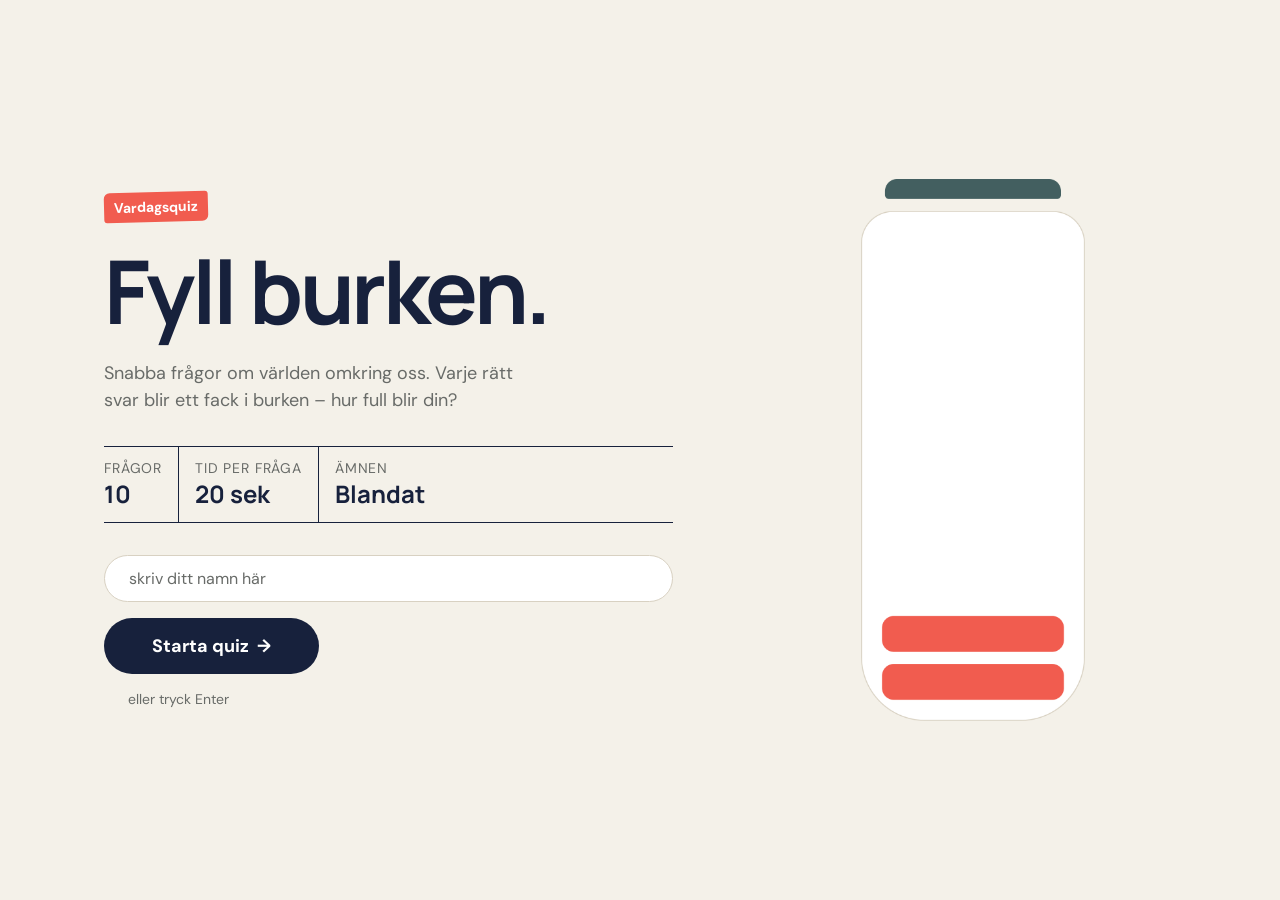
==== public/index.html @ 1e2efe12 "B1: move index.html to public and keep only the start view" ====
<!doctype html>
<html lang="sv">
  <head>
    <meta charset="UTF-8" />
    <meta name="viewport" content="width=device-width, initial-scale=1.0" />
    <title>Fyll burken</title>
    <link rel="stylesheet" href="css/base.css" />
    <link rel="stylesheet" href="css/layout.css" />
    <link rel="stylesheet" href="css/components.css" />
    <link rel="stylesheet" href="css/homepage-test.css" />
    <script type="module" src="js/main.js"></script>
  </head>
  <body data-page="start">
    <a class="skip-link" href="#main">Hoppa till innehållet</a>

    <main id="main">
      <section
        id="start-view"
        class="start"
        aria-labelledby="start-heading"
      >
        <div class="start__content">
          <p class="pill">Vardagsquiz</p>
          <h1 id="start-heading">Fyll burken.</h1>
          <p class="start__intro">
            Snabba frågor om världen omkring oss. Varje rätt svar blir ett fack
            i burken – hur full blir din?
          </p>

          <dl class="facts">
            <div class="facts__item">
              <dt>Frågor</dt>
              <dd>10</dd>
            </div>
            <div class="facts__item">
              <dt>Tid per fråga</dt>
              <dd>20 sek</dd>
            </div>
            <div class="facts__item">
              <dt>Ämnen</dt>
              <dd>Blandat</dd>
            </div>
          </dl>

          <form id="start-form" class="start__form">
            <label for="player-name" class="visually-hidden">Namn</label>
            <input
              type="text"
              id="player-name"
              name="playerName"
              placeholder="skriv ditt namn här"
              autocomplete="given-name"
              maxlength="30"
              required
            />
            <button type="submit" id="start-button" class="button">
              Starta quiz <span aria-hidden="true">→</span>
            </button>
            <p class="start__hint">eller tryck Enter</p>
          </form>

          <button
            type="button"
            id="resume-button"
            class="button button--secondary"
            hidden
          >
            Fortsätt påbörjat quiz
          </button>
        </div>

        <div class="jar">
          <img src="assets/img/score-jar-2.png" alt="" />
        </div>
      </section>
    </main>
  </body>
</html>
---- public/css/base.css ----
/* =========================================
base.css
Färger, typsnitt, variabler och grundläggande standarder
========================================= */

@import url('https://fonts.googleapis.com/css2?family=DM+Sans:wght@400;500;600;700&family=Manrope:wght@400;500;600;700&display=swap');


:root {
  /* =========================================
     COLORS
     Central color palette for the Brainclimb
     interface. Reuse these variables instead
     of writing hex codes throughout the CSS.
     ========================================= */

  /* Main brand color.
     Used for primary buttons, headings, the logo
     and other important interface elements. */
  --color-primary: #17213C;

  /* Secondary brand color.
     Used for secondary elements and subtle
     visual accents that complement the primary color. */
  --color-secondary: #435F60;

  /* Main accent color.
     Used to highlight important details, categories,
     selected text and interactive elements. */
  --color-accent: #F15C4F;

  /* Warm accent color.
     Used for additional decorative details and
     secondary highlights in the interface. */
  --color-accent-warm: #B96B48;

  /* Alternative coral accent.
     Used for specific states or details where
     a slightly different coral shade is needed. */
  --color-accent-coral-dark: #EE5549;


  /* =========================================
     BACKGROUND COLORS
     Used for page backgrounds and larger
     colored areas in the interface.
     ========================================= */

  /* Main page background.
     Creates the warm, soft background used
     throughout the Brainclimb interface. */
  --color-background: #F4F1E9;

  /* Light background.
     Used for areas that need a clean, bright
     background, such as cards and input fields. */
  --color-background-light: #FFFFFF;

  /* Mint background.
     Used for larger mint-colored areas,
     illustrations and selected interface sections. */
  --color-background-mint: #CFE9E2;

  /* Pale yellow background.
     Used for occasional highlights, informational
     sections or decorative elements. */
  --color-background-yellow: #F8EDBD;


  /* =========================================
     SURFACE COLORS
     Used for component backgrounds, borders
     and other elements placed on the page.
     ========================================= */

  /* Muted surface color.
     Used for subtle borders, dividers and
     neutral details that should not dominate. */
  --color-surface-muted: #D8D1C2;

  /* Mint surface color.
     Used for mint-colored component backgrounds,
     such as selected answers or highlighted cards. */
  --color-surface-mint: #B9D9D1;


  /* =========================================
     TEXT COLORS
     Used to create a clear visual hierarchy
     between different types of text.
     ========================================= */

  /* Primary text color.
     Used for headings, questions, answer text
     and other important content. */
  --color-text-primary: #17213C;

  /* Secondary text color.
     Used for supporting information, descriptions
     and text that is less prominent than headings. */
  --color-text-secondary: #565B68;

  /* Muted text color.
     Used for less prominent information, such as
     helper text, metadata and secondary labels.
     Check contrast before using it for small text. */
  --color-text-muted: #686B68;

  /* Neutral color.
     Used for neutral interface details and
     decorative elements that need a subdued tone. */
  --color-neutral: #898A84;


  /* =========================================
     TYPOGRAPHY: FONT FAMILIES
     Defines which font to use for headings
     and general interface text.
     ========================================= */

  /* Heading font.
     Manrope is used for larger headings and
     prominent text to match the Figma design. */
  --font-family-heading: "Manrope", sans-serif;

  /* Body font.
     DM Sans is used for paragraphs, questions,
     answer options, labels and general UI text. */
  --font-family-body: "DM Sans", sans-serif;


  /* =========================================
     TYPOGRAPHY: FONT SIZES
     A shared scale that keeps text sizes
     consistent throughout the application.
     ========================================= */

  /* Small text: 14px at the default root size.
     Used for helper text, small descriptions
     and supporting information. */
  --font-size-sm: 0.875rem;

  /* Base text: 16px at the default root size.
     Used for body text, answer options and
     the standard size for interface text. */
  --font-size-base: 1rem;

  /* Large text: 18px at the default root size.
     Used for emphasized body text or
     interface text that needs more prominence. */
  --font-size-lg: 1.125rem;

  /* Extra-large text: 24px at the default root size.
     Used for question headings and smaller
     section headings. */
  --font-size-xl: 1.5rem;

  /* Large heading: 32px at the default root size.
     Used for prominent headings and result scores. */
  --font-size-2xl: 2rem;

  /* Largest predefined size: 40px at the default
     root size.
     Used for the main heading on the start page
     and other highly prominent text. */
  --font-size-3xl: 2.5rem;


  /* =========================================
     TYPOGRAPHY: FONT WEIGHTS
     Defines the standard text thicknesses
     used throughout the interface.
     ========================================= */

  /* Regular weight: 400.
     Used for normal body text and descriptions. */
  --font-weight-regular: 400;

  /* Medium weight: 500.
     Used for questions, labels and text that
     needs slightly more emphasis than regular. */
  --font-weight-medium: 500;

  /* Bold weight: 700.
     Used for prominent headings, buttons and
     important information.
     Make sure this font weight is loaded. */
  --font-weight-bold: 700;


  /* =========================================
     TYPOGRAPHY: LINE HEIGHTS
     Controls the vertical space between lines
     of text.
     ========================================= */

  /* Tight line height: 1.2.
     Used for headings, especially large headings
     that span multiple lines. */
  --line-height-heading: 1.2;

  /* Normal line height: 1.5.
     Used for paragraphs, descriptions and
     most general interface text. */
  --line-height-body: 1.5;


  /* =========================================
     SPACING
     Shared spacing scale based on increments
     of 4px at the default root font size.
     Use these values for padding, margins and gaps.
     ========================================= */

  /* Extra-small spacing: 4px.
     Used for very small gaps, such as between
     closely related visual elements. */
  --spacing-xs: 0.25rem;

  /* Small spacing: 8px.
     Used for compact gaps, such as between
     an icon and its label. */
  --spacing-sm: 0.5rem;

  /* Medium spacing: 12px.
     Used for small gaps between related elements,
     such as within compact components. */
  --spacing-md: 0.75rem;

  /* Base spacing: 16px.
     The standard spacing value for the interface.
     Used for common padding and element gaps. */
  --spacing-base: 1rem;

  /* Large spacing: 24px.
     Used to separate related groups of content
     and to add more room inside components. */
  --spacing-lg: 1.5rem;

  /* Extra-large spacing: 32px.
     Used between larger content groups
     and major interface sections. */
  --spacing-xl: 2rem;

  /* Largest spacing: 48px.
     Used for generous separation between
     major sections of the page. */
  --spacing-2xl: 3rem;


  /* =========================================
     BORDER RADIUS
     Defines the standard corner rounding
     for buttons, cards and other components.
     ========================================= */

  /* Small radius: 6px.
     Used for small elements that need
     slightly rounded corners. */
  --border-radius-sm: 0.375rem;

  /* Medium radius: 12px.
     Used for standard buttons, inputs
     and smaller cards. */
  --border-radius-md: 0.75rem;

  /* Large radius: 16px.
     Used for larger cards and components
     where a softer, more rounded appearance
     matches the Brainclimb design. */
  --border-radius-lg: 1rem;
}

/* Reset: grundinställningar för alla element */
* {
    margin: 0;
    padding: 0;
    box-sizing: border-box;
}
---- public/css/layout.css ----
/* =========================================
layout.css
Sidans struktur, behållare, placering och responsiva layouter
========================================= */


/* Gemensam behållare för sidinnehåll */ 
.container { /*klassnamn att uppdatera! */
width: 100%;
max-width: 1200px;
margin-inline: auto;
padding-inline: var(--spacing-base);
}








/* =========================================
RESPONSIVE LAYOUT
Mobile first
========================================= */

/* Surfplatta – från 600 px */
@media (min-width: 600px) {
.container {
padding-inline: var(--spacing-lg);
}
}

/* Laptop – från 900 px */
@media (min-width: 900px) {
.container {
padding-inline: var(--spacing-xl);
}
}

/* Stor skärm – från 1200 px */
@media (min-width: 1200px) {
.container {
padding-inline: var(--spacing-2xl);
}
}
---- public/css/components.css ----
/* =========================================
components.css
Knappar, kort, formulär och andra återanvändbara komponenter
========================================= */


/* Knappar */
.button {
    background-color: var(--color-primary);
    color: var(--color-background-light);
    border: none;
    padding: 20px 12px;
    border-radius: var(--border-radius-md);
    box-shadow: var(--shadow-hard);
    cursor: pointer;
    font-size: var(--font-size-lg);
    font-weight: var(--font-weight-bold);

    display: flex;
    align-items: center;
    gap: 10px;
    
    svg {
        width: 28px;
    }
}

.button:active {
    translate: 0 4px;
    box-shadow: 0 3px 0 0 var(--color-shadow);
}
---- public/css/homepage-test.css ----
/* =========================================
   STARTSIDAN – Kevin
   Använder bara variabler från base.css
   ========================================= */

/* ---------- Grund (tills base.css har detta) ---------- */
*,
*::before,
*::after {
  box-sizing: border-box;
}

body {
  margin: 0;
  min-height: 100vh;
  font-family: var(--font-family-body);
  background-color: var(--color-background);
  color: var(--color-text-primary);
}

[hidden] {
  display: none !important;
}

.visually-hidden {
  position: absolute;
  width: 1px;
  height: 1px;
  overflow: hidden;
  clip-path: inset(50%);
  white-space: nowrap;
}

.skip-link {
  position: absolute;
  top: var(--spacing-sm);
  left: var(--spacing-sm);
  padding: var(--spacing-sm) var(--spacing-base);
  background: var(--color-primary);
  color: var(--color-background-light);
  border-radius: var(--border-radius-md);
  transform: translateY(-200%);
}

.skip-link:focus-visible {
  transform: translateY(0);
}

:focus-visible {
  outline: 3px solid var(--color-accent);
  outline-offset: 3px;
}

/* ---------- Layout mobil (som Figma): burken överst, knappen längst ner ---------- */
.start {
  display: flex;
  flex-direction: column;
  width: 100%;
  max-width: 75rem;
  min-height: 100vh;
  margin: 0 auto;
  padding: var(--spacing-xl) var(--spacing-lg);
}

.start__content {
  display: flex;
  flex-direction: column;
  flex: 1; /* fyller höjden så att formuläret hamnar längst ner */
  width: 100%;
}

.jar {
  order: -1; /* burken överst på mobil */
  align-self: center;
  width: 7rem;
  margin-bottom: var(--spacing-xl);
}

.jar img {
  display: block;
  width: 100%;
  height: auto;
}

/* ---------- Pill ("Vardagsquiz") ---------- */
.pill {
  width: fit-content;
  margin: 0 0 var(--spacing-base);
  padding: 8px 10px;
  background-color: var(--color-accent);
  color: var(--color-background-light);
  border-radius: 6px 3px 6px 3px;
  transform: rotate(-1.5deg);
  font-size: var(--font-size-sm);
  font-weight: var(--font-weight-bold);
  line-height: 1;
}

/* ---------- Rubrik och intro ---------- */
#start-heading {
  margin: 0 0 var(--spacing-base);
  font-family: var(--font-family-heading);
  font-size: clamp(2.5rem, 11vw, 5.5rem);
  font-weight: var(--font-weight-bold);
  line-height: var(--line-height-heading);
  letter-spacing: -0.04em;
  color: var(--color-primary);
}

.start__intro {
  max-width: 28rem;
  margin: 0 0 var(--spacing-xl);
  font-size: var(--font-size-lg);
  line-height: var(--line-height-body);
  color: var(--color-text-muted);
}

/* ---------- Fakta ---------- */
.facts {
  display: grid;
  grid-template-columns: auto auto 1fr;
  width: 100%;
  margin: 0;
  border-block: 1px solid var(--color-primary);
}

.facts__item {
  padding: var(--spacing-md) var(--spacing-base);
}

.facts__item:first-child {
  padding-left: 0;
}

.facts__item + .facts__item {
  border-left: 1px solid var(--color-primary);
}

.facts dt {
  font-size: var(--font-size-sm);
  text-transform: uppercase;
  letter-spacing: 0.06em;
  white-space: nowrap;
  color: var(--color-text-muted);
}

.facts dd {
  margin: 0;
  font-family: var(--font-family-heading);
  font-size: var(--font-size-lg);
  font-weight: var(--font-weight-bold);
  white-space: nowrap;
  color: var(--color-primary);
}

.facts__item:last-child dd {
  white-space: normal; /* "Geografi, Rymden" får bryta */
}

/* ---------- Formulär ---------- */
.start__form {
  display: flex;
  flex-direction: column;
  align-items: stretch;
  gap: var(--spacing-base);
  margin-top: auto; /* trycker formuläret till botten på mobil */
  padding-top: var(--spacing-xl);
}

.start__form input[type="text"] {
  width: 100%;
  padding: var(--spacing-md) var(--spacing-lg);
  background: var(--color-background-light);
  border: 1px solid var(--color-surface-muted);
  border-radius: 999px;
  font-family: var(--font-family-body);
  font-size: var(--font-size-base);
  color: var(--color-text-primary);
}

.start__form input::placeholder {
  color: var(--color-text-muted);
  opacity: 1;
}

.start__hint {
  margin: 0;
  padding-left: var(--spacing-lg);
  font-size: var(--font-size-sm);
  color: var(--color-text-muted);
}

/* ---------- Knappar på startsidan ---------- */
.start .button {
  display: flex;
  align-items: center;
  justify-content: center;
  gap: var(--spacing-sm);
  width: 100%;
  max-width: none;
  padding: var(--spacing-base) var(--spacing-2xl);
  background-color: var(--color-primary);
  color: var(--color-background-light);
  border: none;
  border-radius: 999px;
  box-shadow: var(--shadow-hard);
  font-family: var(--font-family-body);
  font-size: var(--font-size-lg);
  font-weight: var(--font-weight-bold);
  white-space: nowrap;
  cursor: pointer;
}

.start .button:active {
  translate: 0 4px;
  box-shadow: 0 3px 0 0 var(--color-button-shadow);
}

.start .button--secondary {
  margin-top: var(--spacing-base);
  background: transparent;
  color: var(--color-primary);
  border: 2px solid var(--color-primary);
  box-shadow: none;
}

.start .button[hidden] {
  display: none;
}

/* ---------- Brytpunkt 1: surfplatta (768px): burken till höger ---------- */
@media (min-width: 48rem) {
  .start {
    display: grid;
    grid-template-columns: minmax(0, 1.4fr) minmax(0, 1fr);
    column-gap: var(--spacing-2xl);
    align-items: center;
    align-content: center;
    padding: var(--spacing-2xl);
  }

  .start__content {
    display: block;
    grid-column: 1;
    grid-row: 1;
    max-width: 36rem;
  }

  .jar {
    order: 0;
    grid-column: 2;
    grid-row: 1;
    width: min(10rem, 100%);
    margin-bottom: 0;
    justify-self: center;
  }

  .facts {
    margin-bottom: var(--spacing-xl);
  }

  .facts dd {
    font-size: var(--font-size-xl);
  }

  .start__form {
    align-items: flex-start;
    margin-top: 0;
    padding-top: 0;
  }

  .start .button {
    width: auto;
  }
}

/* ---------- Brytpunkt 2: desktop (1024px) ---------- */
@media (min-width: 64rem) {
  .start {
    column-gap: 6rem;
    padding: var(--spacing-2xl) 4rem;
  }

  .jar {
    width: min(14rem, 100%);
  }
}

/* ---------- Brytpunkt 3: stor skärm (1440px) ---------- */
@media (min-width: 90rem) {
  .start {
    max-width: 90rem;
  }
}
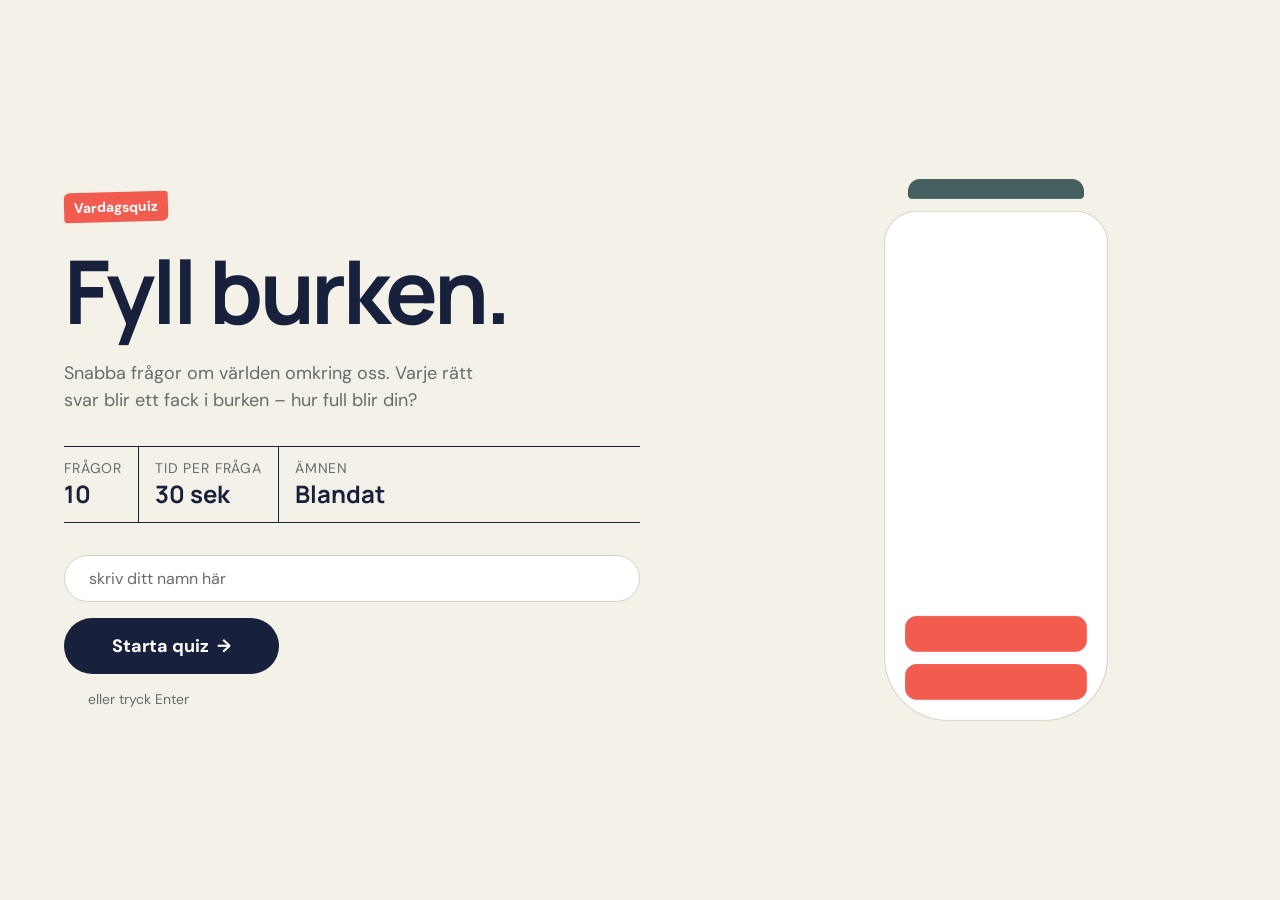
==== commit d5b00220: "fixade små grejer" ====
--- a/public/index.html
+++ b/public/index.html
@@ -34,7 +34,7 @@
             </div>
             <div class="facts__item">
               <dt>Tid per fråga</dt>
-              <dd>20 sek</dd>
+              <dd>30 sek</dd>
             </div>
             <div class="facts__item">
               <dt>Ämnen</dt>
--- a/public/css/layout.css
+++ b/public/css/layout.css
@@ -24,22 +24,22 @@
 Mobile first
 ========================================= */
 
-/* Surfplatta – från 600 px */
-@media (min-width: 600px) {
+/* Surfplatta – från 768 px */
+@media (min-width: 48rem) {
 .container {
 padding-inline: var(--spacing-lg);
 }
 }
 
-/* Laptop – från 900 px */
-@media (min-width: 900px) {
+/* Laptop – från 1024 px */
+@media (min-width: 64rem) {
 .container {
 padding-inline: var(--spacing-xl);
 }
 }
 
 /* Stor skärm – från 1200 px */
-@media (min-width: 1200px) {
+@media (min-width: 80rem) {
 .container {
 padding-inline: var(--spacing-2xl);
 }
--- a/public/css/homepage-test.css
+++ b/public/css/homepage-test.css
@@ -287,8 +287,8 @@
 }
 
 /* ---------- Brytpunkt 3: stor skärm (1440px) ---------- */
-@media (min-width: 90rem) {
+@media (min-width: 80rem) {
   .start {
-    max-width: 90rem;
-  }
-}
+    max-width: 80rem;
+  }
+}
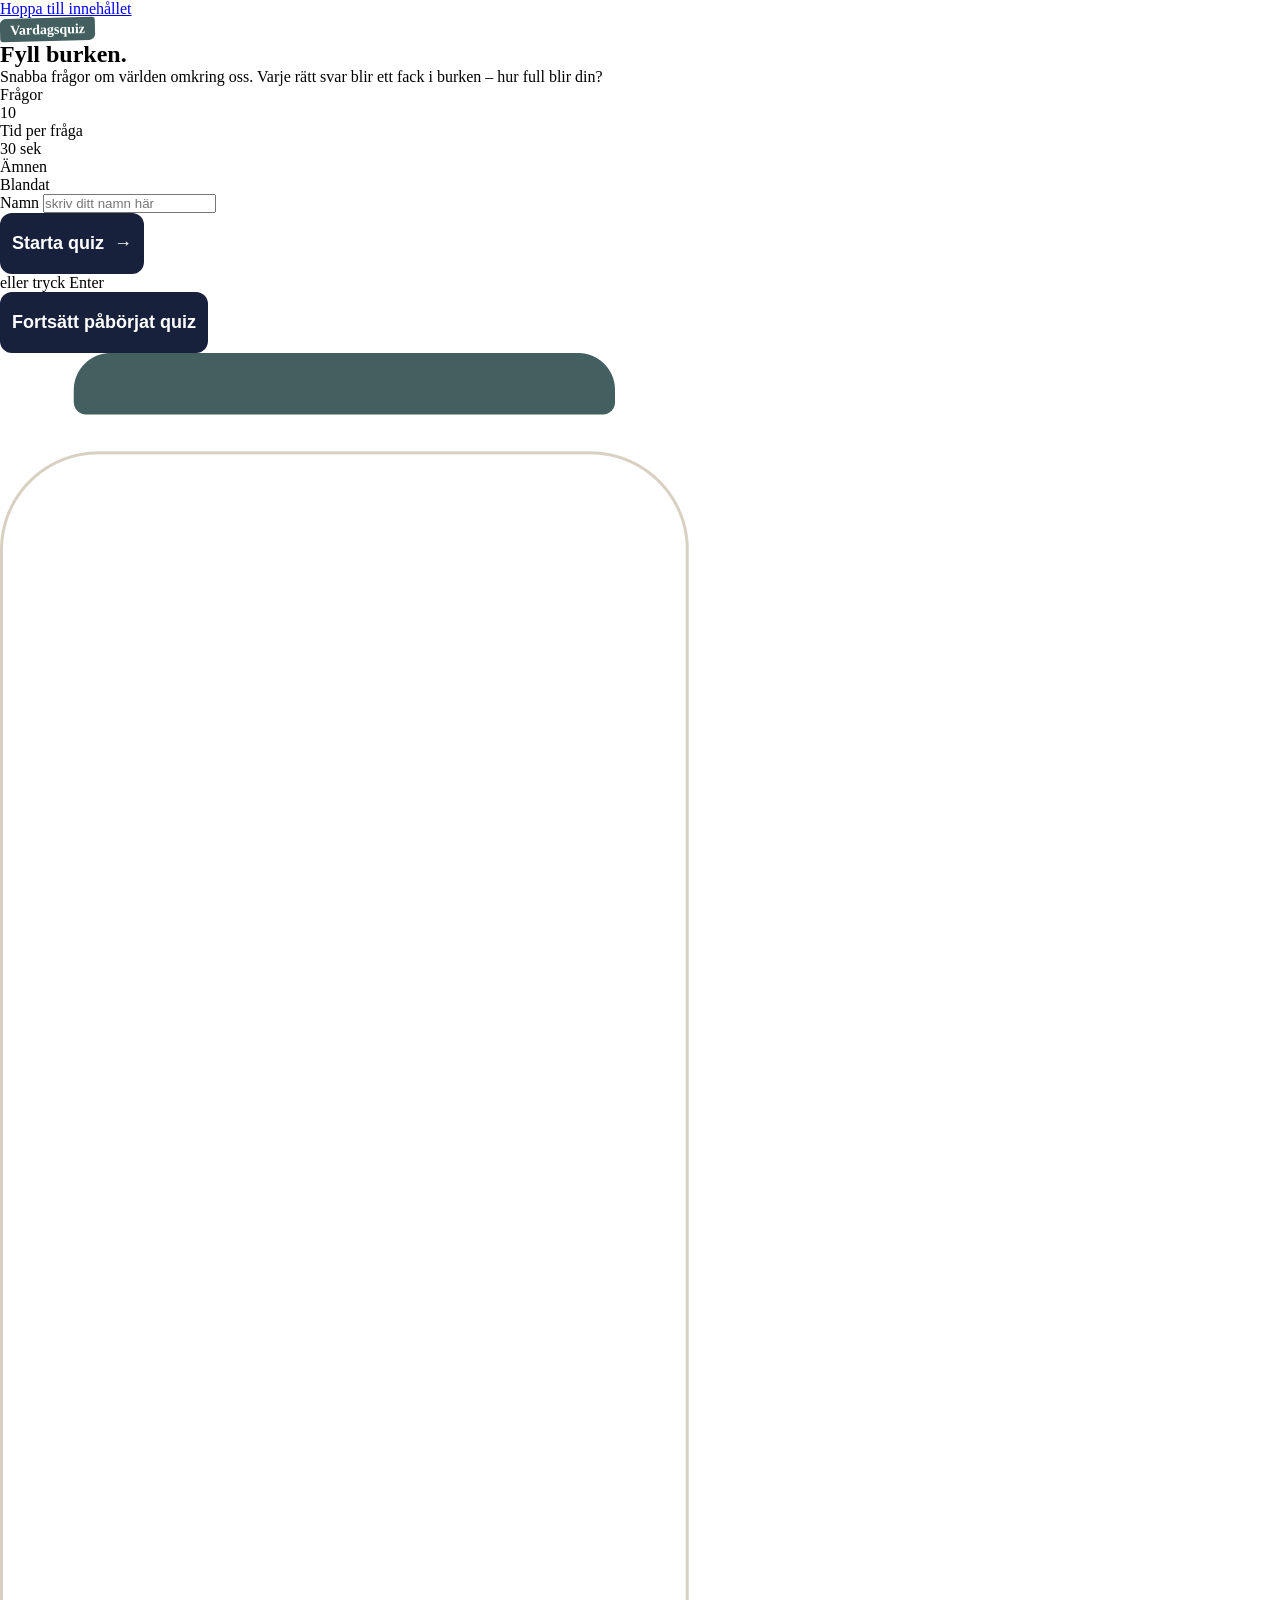
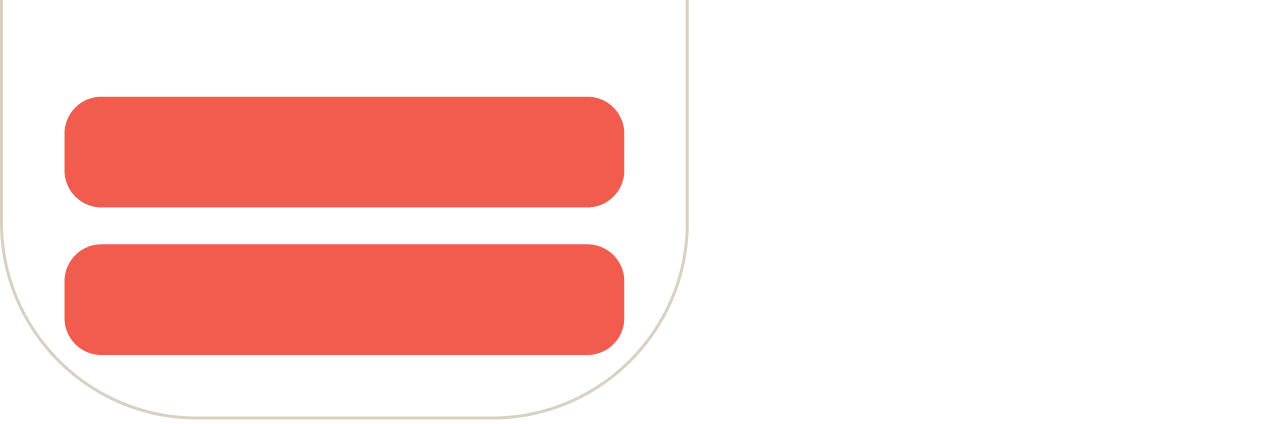
==== commit eecc25ad: "Städade koden lite och ändrade på både färger för kontrast och ändrade namn på några filer och slutl" ====
--- a/public/index.html
+++ b/public/index.html
@@ -7,7 +7,7 @@
     <link rel="stylesheet" href="css/base.css" />
     <link rel="stylesheet" href="css/layout.css" />
     <link rel="stylesheet" href="css/components.css" />
-    <link rel="stylesheet" href="css/homepage-test.css" />
+    <link rel="stylesheet" href="css/index.css" />
     <script type="module" src="js/main.js"></script>
   </head>
   <body data-page="start">
--- a/public/css/components.css
+++ b/public/css/components.css
@@ -28,4 +28,19 @@
 .button:active {
     translate: 0 4px;
     box-shadow: 0 3px 0 0 var(--color-shadow);
+}
+
+
+/* Pills */
+.pill {
+    background-color: var(--color-secondary);
+    color: var(--color-background-light);
+    padding: 8px 10px;
+    border-radius: 6px 3px 6px 3px;
+    transform: rotate(-1.5deg);
+    font-size: var(--font-size-sm);
+
+    width: fit-content;
+    line-height: 0.5;
+    font-weight: var(--font-weight-bold);
 }
